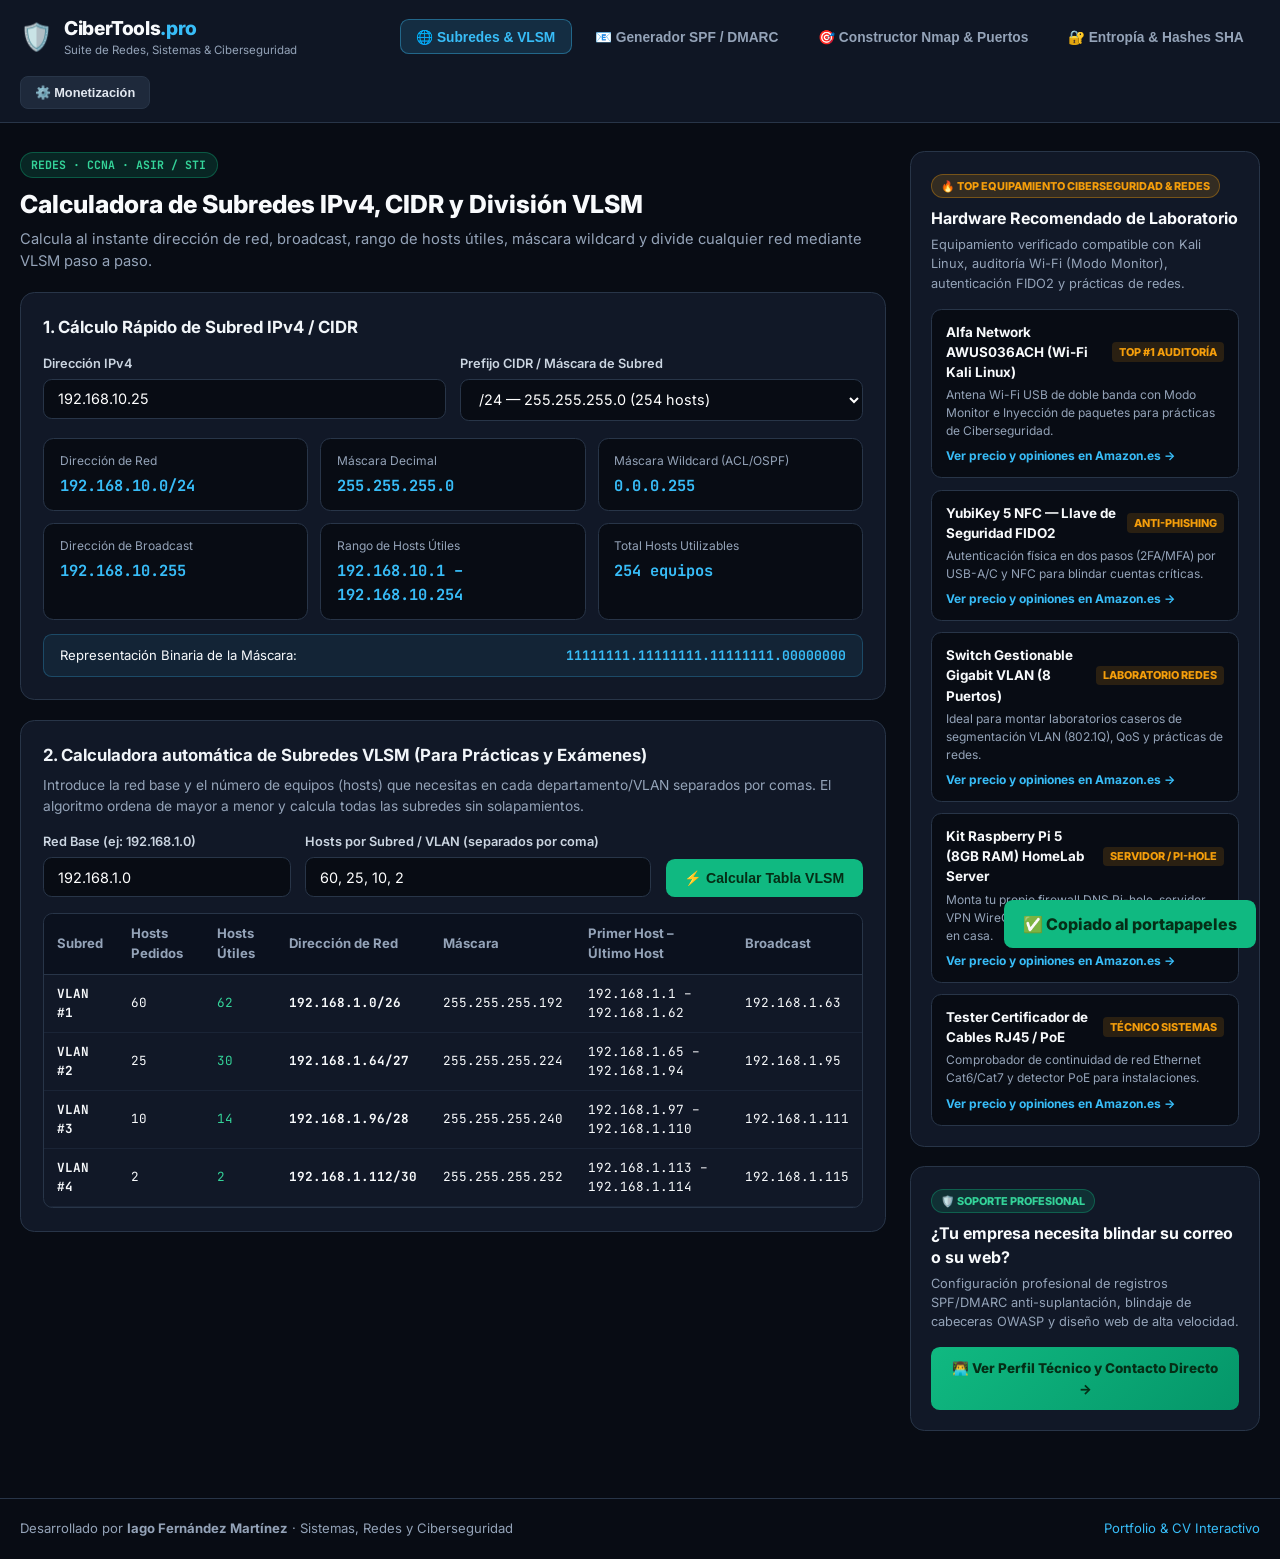
==== index.html @ 97ec83ba "Add files via upload" ====
<!DOCTYPE html>
<html lang="es">
<head>
  <meta charset="UTF-8" />
  <meta name="viewport" content="width=device-width, initial-scale=1.0" />
  <title>CiberTools Pro — Calculadora Subredes VLSM, Generador SPF/DMARC, Nmap & Criptografía</title>
  <meta name="description" content="Suite gratuita de herramientas online de Ciberseguridad, Redes y Administración de Sistemas: Calculadora de Subredes IPv4 y VLSM paso a paso, Generador DNS SPF y DMARC, Constructor de comandos Nmap y Analizador Criptográfico." />
  <meta name="keywords" content="calculadora subredes, calculadora vlsm, cidr ipv4, generador spf dmarc, comandos nmap, ciberseguridad herramientas, asir, redes, puertos tcp udp" />
  <meta property="og:title" content="CiberTools Pro — Suite Gratuita de Redes y Ciberseguridad" />
  <meta property="og:description" content="Calculadora IPv4/VLSM, Generador SPF/DMARC, Constructor Nmap y Analizador de Contraseñas/Hashes para técnicos y estudiantes de Ciberseguridad." />
  <meta property="og:type" content="website" />
  <link rel="preconnect" href="https://fonts.googleapis.com">
  <link rel="preconnect" href="https://fonts.gstatic.com" crossorigin>
  <link href="https://fonts.googleapis.com/css2?family=Inter:wght@400;500;600;700;800&family=JetBrains+Mono:wght@400;500;700&display=swap" rel="stylesheet">
  <link rel="stylesheet" href="styles.css" />
</head>
<body>
  <!-- NAVBAR -->
  <header class="navbar">
    <div class="container nav-inner">
      <div class="logo-wrap">
        <div class="logo-icon">🛡️</div>
        <div>
          <span class="logo-title">CiberTools<span class="accent">.pro</span></span>
          <span class="logo-sub">Suite de Redes, Sistemas &amp; Ciberseguridad</span>
        </div>
      </div>

      <nav class="nav-tabs" role="tablist">
        <button class="nav-tab active" data-tool="subnet">🌐 Subredes &amp; VLSM</button>
        <button class="nav-tab" data-tool="dmarc">📧 Generador SPF / DMARC</button>
        <button class="nav-tab" data-tool="nmap">🎯 Constructor Nmap &amp; Puertos</button>
        <button class="nav-tab" data-tool="crypto">🔐 Entropía &amp; Hashes SHA</button>
      </nav>

      <div class="nav-cta">
        <button id="openAffiliateConfigBtn" class="btn-config" title="Configurar tu ID de Afiliado de Amazon">⚙️ Monetización</button>
      </div>
    </div>
  </header>

  <!-- MODAL PARA QUE IAGO PONGA SU ID DE AMAZON AFILIADOS EN 1 CLIC -->
  <div id="affiliateModal" class="modal hidden">
    <div class="modal-card">
      <div class="modal-header">
        <h3>💰 Panel de Monetización (Amazon Afiliados &amp; Servicios)</h3>
        <button id="closeModalBtn" class="btn-close">✕</button>
      </div>
      <p class="modal-desc">
        Todos los productos recomendados en la web llevan automáticamente tu etiqueta de afiliado de Amazon España (<code>?tag=tu-id-21</code>).
        Cuando cualquier visitante haga clic y compre cualquier producto en Amazon en las siguientes 24h, te llevas la comisión automáticamente.
      </p>
      <div class="form-row">
        <label>Tu ID de Afiliado de Amazon España (ej: <code>iagofm-21</code>)</label>
        <input type="text" id="amazonTagInput" value="iagofm-21" />
        <small>Puedes crear tu cuenta gratis en <a href="https://afiliados.amazon.es/" target="_blank" rel="noopener">afiliados.amazon.es</a> y poner aquí tu ID.</small>
      </div>
      <div class="modal-actions">
        <button id="saveAffiliateBtn" class="btn-primary">💾 Guardar y Actualizar Enlaces</button>
      </div>
    </div>
  </div>

  <!-- CONTENIDO PRINCIPAL -->
  <main class="container main-layout">
    <!-- COLUMNA IZQUIERDA: HERRAMIENTAS INTERACTIVAS -->
    <div class="tools-column">

      <!-- ========================================================
           HERRAMIENTA 1: CALCULADORA DE SUBREDES IPv4 + VLSM
           ======================================================== -->
      <section class="tool-panel active" id="tool-subnet">
        <div class="panel-header">
          <div>
            <span class="tool-badge">REDES · CCNA · ASIR / STI</span>
            <h1>Calculadora de Subredes IPv4, CIDR y División VLSM</h1>
            <p>Calcula al instante dirección de red, broadcast, rango de hosts útiles, máscara wildcard y divide cualquier red mediante VLSM paso a paso.</p>
          </div>
        </div>

        <div class="card">
          <h3>1. Cálculo Rápido de Subred IPv4 / CIDR</h3>
          <div class="grid-2">
            <div class="field">
              <label for="ipInput">Dirección IPv4</label>
              <input type="text" id="ipInput" value="192.168.10.25" placeholder="Ej: 192.168.1.10" />
            </div>
            <div class="field">
              <label for="cidrInput">Prefijo CIDR / Máscara de Subred</label>
              <select id="cidrInput">
                <option value="8">/8 — 255.0.0.0 (16.777.214 hosts)</option>
                <option value="16">/16 — 255.255.0.0 (65.534 hosts)</option>
                <option value="20">/20 — 255.255.240.0 (4.094 hosts)</option>
                <option value="21">/21 — 255.255.248.0 (2.046 hosts)</option>
                <option value="22">/22 — 255.255.252.0 (1.022 hosts)</option>
                <option value="23">/23 — 255.255.254.0 (510 hosts)</option>
                <option value="24" selected>/24 — 255.255.255.0 (254 hosts)</option>
                <option value="25">/25 — 255.255.255.128 (126 hosts)</option>
                <option value="26">/26 — 255.255.255.192 (62 hosts)</option>
                <option value="27">/27 — 255.255.255.224 (30 hosts)</option>
                <option value="28">/28 — 255.255.255.240 (14 hosts)</option>
                <option value="29">/29 — 255.255.255.248 (6 hosts)</option>
                <option value="30">/30 — 255.255.255.252 (2 hosts · Enlace P2P)</option>
              </select>
            </div>
          </div>

          <div class="results-grid" id="subnetResults">
            <div class="res-box">
              <span>Dirección de Red</span>
              <strong id="resNetAddr">192.168.10.0/24</strong>
            </div>
            <div class="res-box">
              <span>Máscara Decimal</span>
              <strong id="resNetMask">255.255.255.0</strong>
            </div>
            <div class="res-box">
              <span>Máscara Wildcard (ACL/OSPF)</span>
              <strong id="resWildcard">0.0.0.255</strong>
            </div>
            <div class="res-box">
              <span>Dirección de Broadcast</span>
              <strong id="resBroadcast">192.168.10.255</strong>
            </div>
            <div class="res-box">
              <span>Rango de Hosts Útiles</span>
              <strong id="resRange">192.168.10.1 – 192.168.10.254</strong>
            </div>
            <div class="res-box">
              <span>Total Hosts Utilizables</span>
              <strong id="resHosts">254 equipos</strong>
            </div>
          </div>

          <div class="binary-box">
            <span>Representación Binaria de la Máscara:</span>
            <code id="resBinary">11111111.11111111.11111111.00000000</code>
          </div>
        </div>

        <!-- CALCULADORA VLSM PASO A PASO -->
        <div class="card">
          <h3>2. Calculadora automática de Subredes VLSM (Para Prácticas y Exámenes)</h3>
          <p class="card-sub">Introduce la red base y el número de equipos (hosts) que necesitas en cada departamento/VLAN separados por comas. El algoritmo ordena de mayor a menor y calcula todas las subredes sin solapamientos.</p>
          <div class="grid-3">
            <div class="field">
              <label for="vlsmBaseIp">Red Base (ej: 192.168.1.0)</label>
              <input type="text" id="vlsmBaseIp" value="192.168.1.0" />
            </div>
            <div class="field">
              <label for="vlsmHosts">Hosts por Subred / VLAN (separados por coma)</label>
              <input type="text" id="vlsmHosts" value="60, 25, 10, 2" placeholder="Ej: 100, 50, 20, 2" />
            </div>
            <div class="field align-end">
              <button type="button" id="calcVlsmBtn" class="btn-primary full-w">⚡ Calcular Tabla VLSM</button>
            </div>
          </div>

          <div class="table-wrap">
            <table class="data-table">
              <thead>
                <tr>
                  <th>Subred</th>
                  <th>Hosts Pedidos</th>
                  <th>Hosts Útiles</th>
                  <th>Dirección de Red</th>
                  <th>Máscara</th>
                  <th>Primer Host – Último Host</th>
                  <th>Broadcast</th>
                </tr>
              </thead>
              <tbody id="vlsmTableBody"></tbody>
            </table>
          </div>
        </div>
      </section>

      <!-- ========================================================
           HERRAMIENTA 2: GENERADOR SPF Y DMARC PARA CORREO SEGURO
           ======================================================== -->
      <section class="tool-panel" id="tool-dmarc">
        <div class="panel-header">
          <div>
            <span class="tool-badge">SEGURIDAD DE CORREO · ANTI-PHISHING</span>
            <h1>Generador Visual de Registros DNS SPF y DMARC</h1>
            <p>Protege cualquier dominio frente a suplantación de identidad (Email Spoofing) y evita que los correos corporativos caigan en la carpeta de SPAM.</p>
          </div>
        </div>

        <div class="card">
          <div class="grid-2">
            <div class="field">
              <label for="dmarcDomain">Dominio de la empresa</label>
              <input type="text" id="dmarcDomain" value="miempresa.es" placeholder="Ej: tallersantiago.es" />
            </div>
            <div class="field">
              <label for="spfProvider">Proveedor de Correo Principal</label>
              <select id="spfProvider">
                <option value="include:_spf.google.com">Google Workspace / Gmail Profesional</option>
                <option value="include:spf.protection.outlook.com">Microsoft 365 / Outlook Corporativo</option>
                <option value="mx a">Servidor de Hosting propio (cPanel / Dinahosting / Ionos)</option>
                <option value="include:_spf.google.com include:servers.mcsv.net">Google Workspace + Mailchimp</option>
              </select>
            </div>
            <div class="field">
              <label for="dmarcPolicy">Política de bloqueo DMARC</label>
              <select id="dmarcPolicy">
                <option value="quarantine" selected>Quarantine (Recomendado · Envía falsificaciones a SPAM)</option>
                <option value="reject">Reject (Máxima seguridad · Bloquea el correo falso)</option>
                <option value="none">None (Modo monitorización · Solo envía alertas)</option>
              </select>
            </div>
            <div class="field">
              <label for="dmarcEmail">Correo para recibir reportes de intentos de ataque (RUA)</label>
              <input type="text" id="dmarcEmail" value="seguridad@miempresa.es" />
            </div>
          </div>

          <div class="output-block">
            <div class="output-header">
              <span>1️⃣ Registro TXT SPF (Pegar en el host <code>@</code> de la Zona DNS)</span>
              <button class="btn-copy" data-copy="spfOutput">📋 Copiar SPF</button>
            </div>
            <code id="spfOutput" class="code-box">v=spf1 include:_spf.google.com ~all</code>
          </div>

          <div class="output-block">
            <div class="output-header">
              <span>2️⃣ Registro TXT DMARC (Pegar en el host <code>_dmarc</code> de la Zona DNS)</span>
              <button class="btn-copy" data-copy="dmarcOutput">📋 Copiar DMARC</button>
            </div>
            <code id="dmarcOutput" class="code-box">v=DMARC1; p=quarantine; rua=mailto:seguridad@miempresa.es; pct=100; adkim=r; aspf=r;</code>
          </div>
        </div>
      </section>

      <!-- ========================================================
           HERRAMIENTA 3: CONSTRUCTOR DE COMANDOS NMAP & PUERTOS
           ======================================================== -->
      <section class="tool-panel" id="tool-nmap">
        <div class="panel-header">
          <div>
            <span class="tool-badge">AUDITORÍA DE RED · PENTESTING ÉTICO</span>
            <h1>Constructor Visual de Escaneos Nmap &amp; Buscador de Puertos</h1>
            <p>Genera el comando exacto de Nmap para tus auditorías de red o laboratorios de Ciberseguridad (Kali Linux / Parrot OS) y consulta los puertos críticos.</p>
          </div>
        </div>

        <div class="card">
          <div class="grid-3">
            <div class="field">
              <label for="nmapTarget">IP, Rango o Dominio Objetivo</label>
              <input type="text" id="nmapTarget" value="192.168.1.0/24" placeholder="Ej: 10.10.10.5 o 192.168.1.0/24" />
            </div>
            <div class="field">
              <label for="nmapScanType">Tipo de Escaneo</label>
              <select id="nmapScanType">
                <option value="-sS" selected>Escaneo Sigiloso SYN (-sS)</option>
                <option value="-sT">Conexión TCP Completa (-sT)</option>
                <option value="-sU">Escaneo de Puertos UDP (-sU)</option>
                <option value="-sn">Descubrimiento de Equipos Vivos / Ping Sweep (-sn)</option>
              </select>
            </div>
            <div class="field">
              <label for="nmapSpeed">Velocidad / Plantilla (-T)</label>
              <select id="nmapSpeed">
                <option value="-T2">Sigiloso / Lento (-T2 · Evita IDS)</option>
                <option value="-T3">Normal (-T3)</option>
                <option value="-T4" selected>Rápido y Recomendado (-T4)</option>
                <option value="-T5">Agresivo / CTF (-T5)</option>
              </select>
            </div>
          </div>

          <div class="checks-row">
            <label class="check-pill"><input type="checkbox" id="nmapSv" checked /> Detectar Versiones de Servicios (<code>-sV</code>)</label>
            <label class="check-pill"><input type="checkbox" id="nmapOs" /> Detectar Sistema Operativo (<code>-O</code>)</label>
            <label class="check-pill"><input type="checkbox" id="nmapSc" checked /> Scripts por Defecto NSE (<code>-sC</code>)</label>
            <label class="check-pill"><input type="checkbox" id="nmapVuln" /> Buscar Vulnerabilidades CVE (<code>--script vuln</code>)</label>
            <label class="check-pill"><input type="checkbox" id="nmapAllPorts" /> Todos los 65.535 puertos (<code>-p-</code>)</label>
            <label class="check-pill"><input type="checkbox" id="nmapPn" /> No hacer Ping previo (<code>-Pn</code>)</label>
          </div>

          <div class="output-block">
            <div class="output-header">
              <span>💻 Comando Nmap listo para ejecutar en terminal:</span>
              <button class="btn-copy" data-copy="nmapOutput">📋 Copiar Comando</button>
            </div>
            <code id="nmapOutput" class="code-box">sudo nmap -sS -T4 -sV -sC 192.168.1.0/24</code>
          </div>
        </div>

        <div class="card">
          <h3>🔎 Buscador Instantáneo de Puertos TCP/UDP y Riesgos</h3>
          <input type="text" id="portSearchInput" placeholder="Busca un puerto o protocolo (ej: 22, 445, SMB, RDP, 3389, DNS, MySQL...)" />
          <div class="table-wrap" style="margin-top: 0.85rem;">
            <table class="data-table">
              <thead>
                <tr>
                  <th>Puerto</th>
                  <th>Protocolo</th>
                  <th>Servicio</th>
                  <th>Notas de Seguridad / Auditoría</th>
                </tr>
              </thead>
              <tbody id="portsTableBody"></tbody>
            </table>
          </div>
        </div>
      </section>

      <!-- ========================================================
           HERRAMIENTA 4: ENTROPÍA DE CONTRASEÑAS & HASHES SHA-256
           ======================================================== -->
      <section class="tool-panel" id="tool-crypto">
        <div class="panel-header">
          <div>
            <span class="tool-badge">CRIPTOGRAFÍA · PRIVACIDAD 100% EN NAVEGADOR</span>
            <h1>Generador de Contraseñas de Alta Entropía &amp; Calculadora SHA-256</h1>
            <p>Calcula cuánto tardaría una tarjeta gráfica de fuerza bruta (Hashcat / RTX 4090) en romper una clave y genera hashes criptográficos sin que el texto salga de tu dispositivo.</p>
          </div>
        </div>

        <div class="card">
          <h3>1. Generador y Analizador de Fuerza Bruta</h3>
          <div class="pass-row">
            <input type="text" id="passInput" value="" placeholder="Escribe o genera una contraseña para medir su resistencia..." />
            <button type="button" id="genPassBtn" class="btn-primary">🎲 Generar Clave Segura (20 car.)</button>
            <button type="button" class="btn-copy" data-copy="passInput">📋 Copiar</button>
          </div>

          <div class="results-grid">
            <div class="res-box">
              <span>Bits de Entropía</span>
              <strong id="resEntropy">-- bits</strong>
            </div>
            <div class="res-box">
              <span>Tiempo estimado ante Fuerza Bruta (GPU)</span>
              <strong id="resCrackTime">--</strong>
            </div>
            <div class="res-box">
              <span>Nivel de Seguridad</span>
              <strong id="resPassGrade">--</strong>
            </div>
          </div>
        </div>

        <div class="card">
          <h3>2. Calculadora Instantánea de Hash SHA-256 / SHA-512 / Base64</h3>
          <div class="field">
            <label for="hashSourceInput">Texto o cadena a codificar</label>
            <input type="text" id="hashSourceInput" value="CiberseguridadSantiago2026" />
          </div>
          <div class="output-block">
            <div class="output-header">
              <span>Hash SHA-256 (Estándar de integridad)</span>
              <button class="btn-copy" data-copy="sha256Output">📋 Copiar SHA-256</button>
            </div>
            <code id="sha256Output" class="code-box">--</code>
          </div>
          <div class="output-block">
            <div class="output-header">
              <span>Codificación Base64</span>
              <button class="btn-copy" data-copy="base64Output">📋 Copiar Base64</button>
            </div>
            <code id="base64Output" class="code-box">--</code>
          </div>
        </div>
      </section>
    </div>

    <!-- COLUMNA DERECHA: SIDEBAR DE MONETIZACIÓN (AFILIADOS AMAZON + SERVICIOS) -->
    <aside class="sidebar">
      <div class="promo-card affiliate-box">
        <div class="promo-badge">🔥 TOP EQUIPAMIENTO CIBERSEGURIDAD &amp; REDES</div>
        <h3>Hardware Recomendado de Laboratorio</h3>
        <p class="promo-sub">Equipamiento verificado compatible con Kali Linux, auditoría Wi-Fi (Modo Monitor), autenticación FIDO2 y prácticas de redes.</p>

        <div class="product-list" id="affiliateProductsList">
          <!-- Se rellena dinámicamente con el tag de Amazon de Iago -->
        </div>
      </div>

      <div class="promo-card service-box">
        <div class="promo-badge emerald">🛡️ SOPORTE PROFESIONAL</div>
        <h3>¿Tu empresa necesita blindar su correo o su web?</h3>
        <p class="promo-sub">Configuración profesional de registros SPF/DMARC anti-suplantación, blindaje de cabeceras OWASP y diseño web de alta velocidad.</p>
        <a href="https://iagofm3.github.io/cv/" target="_blank" rel="noopener" class="btn-service">
          👨‍💻 Ver Perfil Técnico y Contacto Directo →
        </a>
      </div>
    </aside>
  </main>

  <footer class="footer">
    <div class="container footer-inner">
      <span>Desarrollado por <strong>Iago Fernández Martínez</strong> · Sistemas, Redes y Ciberseguridad</span>
      <a href="https://iagofm3.github.io/cv/" target="_blank" rel="noopener">Portfolio &amp; CV Interactivo</a>
    </div>
  </footer>

  <div id="toast" class="toast">✅ Copiado al portapapeles</div>
  <script src="script.js"></script>
</body>
</html>
---- styles.css ----
:root {
  --bg: #080c14;
  --surface: #111827;
  --surface-2: #1e293b;
  --border: #283548;
  --text: #f8fafc;
  --muted: #94a3b8;
  --accent: #38bdf8;
  --primary: #10b981;
  --amber: #f59e0b;
}

* {
  box-sizing: border-box;
  margin: 0;
  padding: 0;
}

body {
  font-family: 'Inter', system-ui, sans-serif;
  background-color: var(--bg);
  color: var(--text);
  line-height: 1.5;
  min-height: 100vh;
  display: flex;
  flex-direction: column;
}

.container {
  max-width: 1320px;
  margin: 0 auto;
  padding: 0 1.25rem;
}

.hidden {
  display: none !important;
}

/* Navbar */
.navbar {
  background: rgba(17, 24, 39, 0.92);
  backdrop-filter: blur(12px);
  border-bottom: 1px solid var(--border);
  position: sticky;
  top: 0;
  z-index: 40;
  padding: 0.85rem 0;
}

.nav-inner {
  display: flex;
  align-items: center;
  justify-content: space-between;
  gap: 1rem;
  flex-wrap: wrap;
}

.logo-wrap {
  display: flex;
  align-items: center;
  gap: 0.7rem;
}

.logo-icon {
  font-size: 1.65rem;
}

.logo-title {
  display: block;
  font-size: 1.2rem;
  font-weight: 800;
  letter-spacing: -0.02em;
}

.logo-title .accent {
  color: var(--accent);
}

.logo-sub {
  display: block;
  font-size: 0.72rem;
  color: var(--muted);
}

.nav-tabs {
  display: flex;
  gap: 0.45rem;
  flex-wrap: wrap;
}

.nav-tab {
  background: transparent;
  color: var(--muted);
  border: 1px solid transparent;
  border-radius: 0.55rem;
  padding: 0.55rem 0.95rem;
  font-size: 0.86rem;
  font-weight: 700;
  cursor: pointer;
  transition: all 0.15s ease;
}

.nav-tab:hover {
  color: #fff;
  background: rgba(255, 255, 255, 0.04);
}

.nav-tab.active {
  background: rgba(56, 189, 248, 0.14);
  color: var(--accent);
  border-color: rgba(56, 189, 248, 0.4);
}

.btn-config {
  background: var(--surface-2);
  color: #e2e8f0;
  border: 1px solid var(--border);
  border-radius: 0.5rem;
  padding: 0.5rem 0.85rem;
  font-size: 0.8rem;
  font-weight: 700;
  cursor: pointer;
}

.btn-config:hover {
  border-color: var(--amber);
  color: var(--amber);
}

/* Main Layout */
.main-layout {
  display: grid;
  grid-template-columns: 1fr 350px;
  gap: 1.5rem;
  margin-top: 1.75rem;
  margin-bottom: 3rem;
  flex: 1;
  align-items: start;
}

@media (max-width: 1024px) {
  .main-layout {
    grid-template-columns: 1fr;
  }
}

.tool-panel {
  display: none;
}

.tool-panel.active {
  display: block;
}

.panel-header {
  margin-bottom: 1.25rem;
}

.tool-badge {
  display: inline-block;
  background: rgba(16, 185, 129, 0.15);
  color: #34d399;
  border: 1px solid rgba(16, 185, 129, 0.35);
  font-family: 'JetBrains Mono', monospace;
  font-size: 0.72rem;
  font-weight: 700;
  padding: 0.2rem 0.65rem;
  border-radius: 99px;
  margin-bottom: 0.5rem;
}

.panel-header h1 {
  font-size: 1.55rem;
  font-weight: 800;
  margin-bottom: 0.3rem;
}

.panel-header p {
  color: var(--muted);
  font-size: 0.92rem;
}

.card {
  background: var(--surface);
  border: 1px solid var(--border);
  border-radius: 0.9rem;
  padding: 1.4rem;
  margin-bottom: 1.25rem;
}

.card h3 {
  font-size: 1.05rem;
  margin-bottom: 0.85rem;
  color: #f1f5f9;
}

.card-sub {
  font-size: 0.86rem;
  color: var(--muted);
  margin-top: -0.45rem;
  margin-bottom: 1rem;
}

.grid-2 {
  display: grid;
  grid-template-columns: 1fr 1fr;
  gap: 0.9rem;
}

.grid-3 {
  display: grid;
  grid-template-columns: 1fr 1.4fr auto;
  gap: 0.9rem;
}

@media (max-width: 720px) {
  .grid-2, .grid-3 {
    grid-template-columns: 1fr;
  }
}

.field label {
  display: block;
  font-size: 0.8rem;
  font-weight: 600;
  color: #cbd5e1;
  margin-bottom: 0.35rem;
}

.field.align-end {
  display: flex;
  align-items: flex-end;
}

input[type="text"], select {
  width: 100%;
  background: #080c14;
  color: #fff;
  border: 1px solid var(--border);
  border-radius: 0.55rem;
  padding: 0.65rem 0.85rem;
  font-size: 0.9rem;
  font-family: 'Inter', sans-serif;
}

input[type="text"]:focus, select:focus {
  outline: 1px solid var(--accent);
}

.btn-primary {
  background: var(--primary);
  color: #052e16;
  border: none;
  border-radius: 0.55rem;
  padding: 0.68rem 1.15rem;
  font-weight: 800;
  font-size: 0.88rem;
  cursor: pointer;
  white-space: nowrap;
}

.btn-primary:hover {
  background: #34d399;
}

.results-grid {
  display: grid;
  grid-template-columns: repeat(3, 1fr);
  gap: 0.75rem;
  margin-top: 1.1rem;
}

@media (max-width: 680px) {
  .results-grid {
    grid-template-columns: 1fr;
  }
}

.res-box {
  background: #080c14;
  border: 1px solid var(--border);
  border-radius: 0.65rem;
  padding: 0.8rem 0.95rem;
}

.res-box span {
  display: block;
  font-size: 0.75rem;
  color: var(--muted);
  margin-bottom: 0.2rem;
}

.res-box strong {
  font-family: 'JetBrains Mono', monospace;
  font-size: 0.96rem;
  color: var(--accent);
}

.binary-box {
  margin-top: 0.9rem;
  background: rgba(56, 189, 248, 0.07);
  border: 1px solid rgba(56, 189, 248, 0.25);
  border-radius: 0.55rem;
  padding: 0.65rem 0.95rem;
  font-size: 0.82rem;
  display: flex;
  align-items: center;
  justify-content: space-between;
  flex-wrap: wrap;
  gap: 0.5rem;
}

.binary-box code {
  font-family: 'JetBrains Mono', monospace;
  color: #38bdf8;
  font-weight: 700;
}

/* Tables */
.table-wrap {
  margin-top: 1rem;
  overflow-x: auto;
  border: 1px solid var(--border);
  border-radius: 0.6rem;
}

.data-table {
  width: 100%;
  border-collapse: collapse;
  font-size: 0.82rem;
  text-align: left;
}

.data-table th {
  background: #0b111e;
  color: var(--muted);
  padding: 0.65rem 0.8rem;
  font-weight: 700;
  border-bottom: 1px solid var(--border);
}

.data-table td {
  padding: 0.6rem 0.8rem;
  border-bottom: 1px solid #1a2436;
  font-family: 'JetBrains Mono', monospace;
  font-size: 0.79rem;
}

/* Output code blocks */
.output-block {
  margin-top: 1rem;
}

.output-header {
  display: flex;
  justify-content: space-between;
  align-items: center;
  margin-bottom: 0.4rem;
  font-size: 0.82rem;
  color: #cbd5e1;
}

.code-box {
  display: block;
  background: #060911;
  border: 1px solid var(--border);
  border-left: 3px solid var(--primary);
  border-radius: 0.5rem;
  padding: 0.85rem 1rem;
  font-family: 'JetBrains Mono', monospace;
  font-size: 0.86rem;
  color: #34d399;
  word-break: break-all;
}

.btn-copy {
  background: var(--surface-2);
  color: var(--accent);
  border: 1px solid rgba(56, 189, 248, 0.35);
  border-radius: 0.4rem;
  padding: 0.3rem 0.7rem;
  font-size: 0.78rem;
  font-weight: 700;
  cursor: pointer;
}

.btn-copy:hover {
  background: var(--accent);
  color: #082f49;
}

.checks-row {
  display: flex;
  flex-wrap: wrap;
  gap: 0.55rem;
  margin-top: 0.95rem;
}

.check-pill {
  background: #080c14;
  border: 1px solid var(--border);
  border-radius: 0.5rem;
  padding: 0.45rem 0.75rem;
  font-size: 0.8rem;
  display: inline-flex;
  align-items: center;
  gap: 0.45rem;
  cursor: pointer;
}

.pass-row {
  display: flex;
  gap: 0.65rem;
  flex-wrap: wrap;
}

.pass-row input {
  flex: 1;
  min-width: 220px;
  font-family: 'JetBrains Mono', monospace;
}

/* Sidebar Monetización */
.promo-card {
  background: var(--surface);
  border: 1px solid var(--border);
  border-radius: 0.9rem;
  padding: 1.25rem;
  margin-bottom: 1.2rem;
}

.promo-badge {
  display: inline-block;
  background: rgba(245, 158, 11, 0.15);
  color: var(--amber);
  border: 1px solid rgba(245, 158, 11, 0.35);
  font-size: 0.68rem;
  font-weight: 800;
  padding: 0.18rem 0.55rem;
  border-radius: 99px;
  margin-bottom: 0.5rem;
}

.promo-badge.emerald {
  background: rgba(16, 185, 129, 0.15);
  color: #34d399;
  border-color: rgba(16, 185, 129, 0.35);
}

.promo-card h3 {
  font-size: 1rem;
  margin-bottom: 0.3rem;
}

.promo-sub {
  font-size: 0.8rem;
  color: var(--muted);
  margin-bottom: 1rem;
}

.product-list {
  display: flex;
  flex-direction: column;
  gap: 0.7rem;
}

.product-item {
  display: flex;
  flex-direction: column;
  gap: 0.25rem;
  background: #080c14;
  border: 1px solid var(--border);
  border-radius: 0.65rem;
  padding: 0.75rem 0.85rem;
  text-decoration: none;
  color: var(--text);
  transition: all 0.16s ease;
}

.product-item:hover {
  border-color: var(--amber);
  transform: translateY(-2px);
}

.prod-top {
  display: flex;
  justify-content: space-between;
  align-items: center;
  gap: 0.5rem;
}

.prod-title {
  font-size: 0.84rem;
  font-weight: 700;
  color: #f8fafc;
}

.prod-tag {
  font-size: 0.68rem;
  font-weight: 800;
  color: var(--amber);
  background: rgba(245, 158, 11, 0.14);
  padding: 0.1rem 0.45rem;
  border-radius: 4px;
  white-space: nowrap;
}

.prod-desc {
  font-size: 0.75rem;
  color: var(--muted);
}

.prod-cta {
  font-size: 0.75rem;
  font-weight: 700;
  color: var(--accent);
  margin-top: 0.2rem;
}

.btn-service {
  display: block;
  text-align: center;
  background: linear-gradient(135deg, #10b981, #059669);
  color: #052e16;
  text-decoration: none;
  font-weight: 800;
  font-size: 0.84rem;
  padding: 0.7rem 1rem;
  border-radius: 0.55rem;
}

/* Modal */
.modal {
  position: fixed;
  inset: 0;
  background: rgba(0, 0, 0, 0.75);
  display: flex;
  align-items: center;
  justify-content: center;
  z-index: 90;
  padding: 1rem;
}

.modal-card {
  background: var(--surface);
  border: 1px solid var(--border);
  border-radius: 0.9rem;
  max-width: 520px;
  width: 100%;
  padding: 1.5rem;
}

.modal-header {
  display: flex;
  justify-content: space-between;
  align-items: center;
  margin-bottom: 0.75rem;
}

.btn-close {
  background: none;
  border: none;
  color: var(--muted);
  font-size: 1.2rem;
  cursor: pointer;
}

.modal-desc {
  font-size: 0.85rem;
  color: var(--muted);
  margin-bottom: 1rem;
}

.form-row {
  margin-bottom: 1.15rem;
}

.form-row label {
  display: block;
  font-size: 0.82rem;
  font-weight: 600;
  margin-bottom: 0.35rem;
}

.form-row small {
  display: block;
  margin-top: 0.35rem;
  font-size: 0.75rem;
  color: var(--muted);
}

.form-row small a {
  color: var(--accent);
}

.footer {
  border-top: 1px solid var(--border);
  padding: 1.25rem 0;
  font-size: 0.82rem;
  color: var(--muted);
}

.footer-inner {
  display: flex;
  justify-content: space-between;
  flex-wrap: wrap;
  gap: 0.5rem;
}

.footer a {
  color: var(--accent);
  text-decoration: none;
}

.toast {
  position: fixed;
  bottom: 1.5rem;
  right: 1.5rem;
  background: var(--primary);
  color: #052e16;
  font-weight: 800;
  padding: 0.75rem 1.2rem;
  border-radius: 0.55rem;
  transform: translateY(150%);
  transition: transform 0.25s ease;
  z-index: 100;
}

.toast.show {
  transform: translateY(0);
}
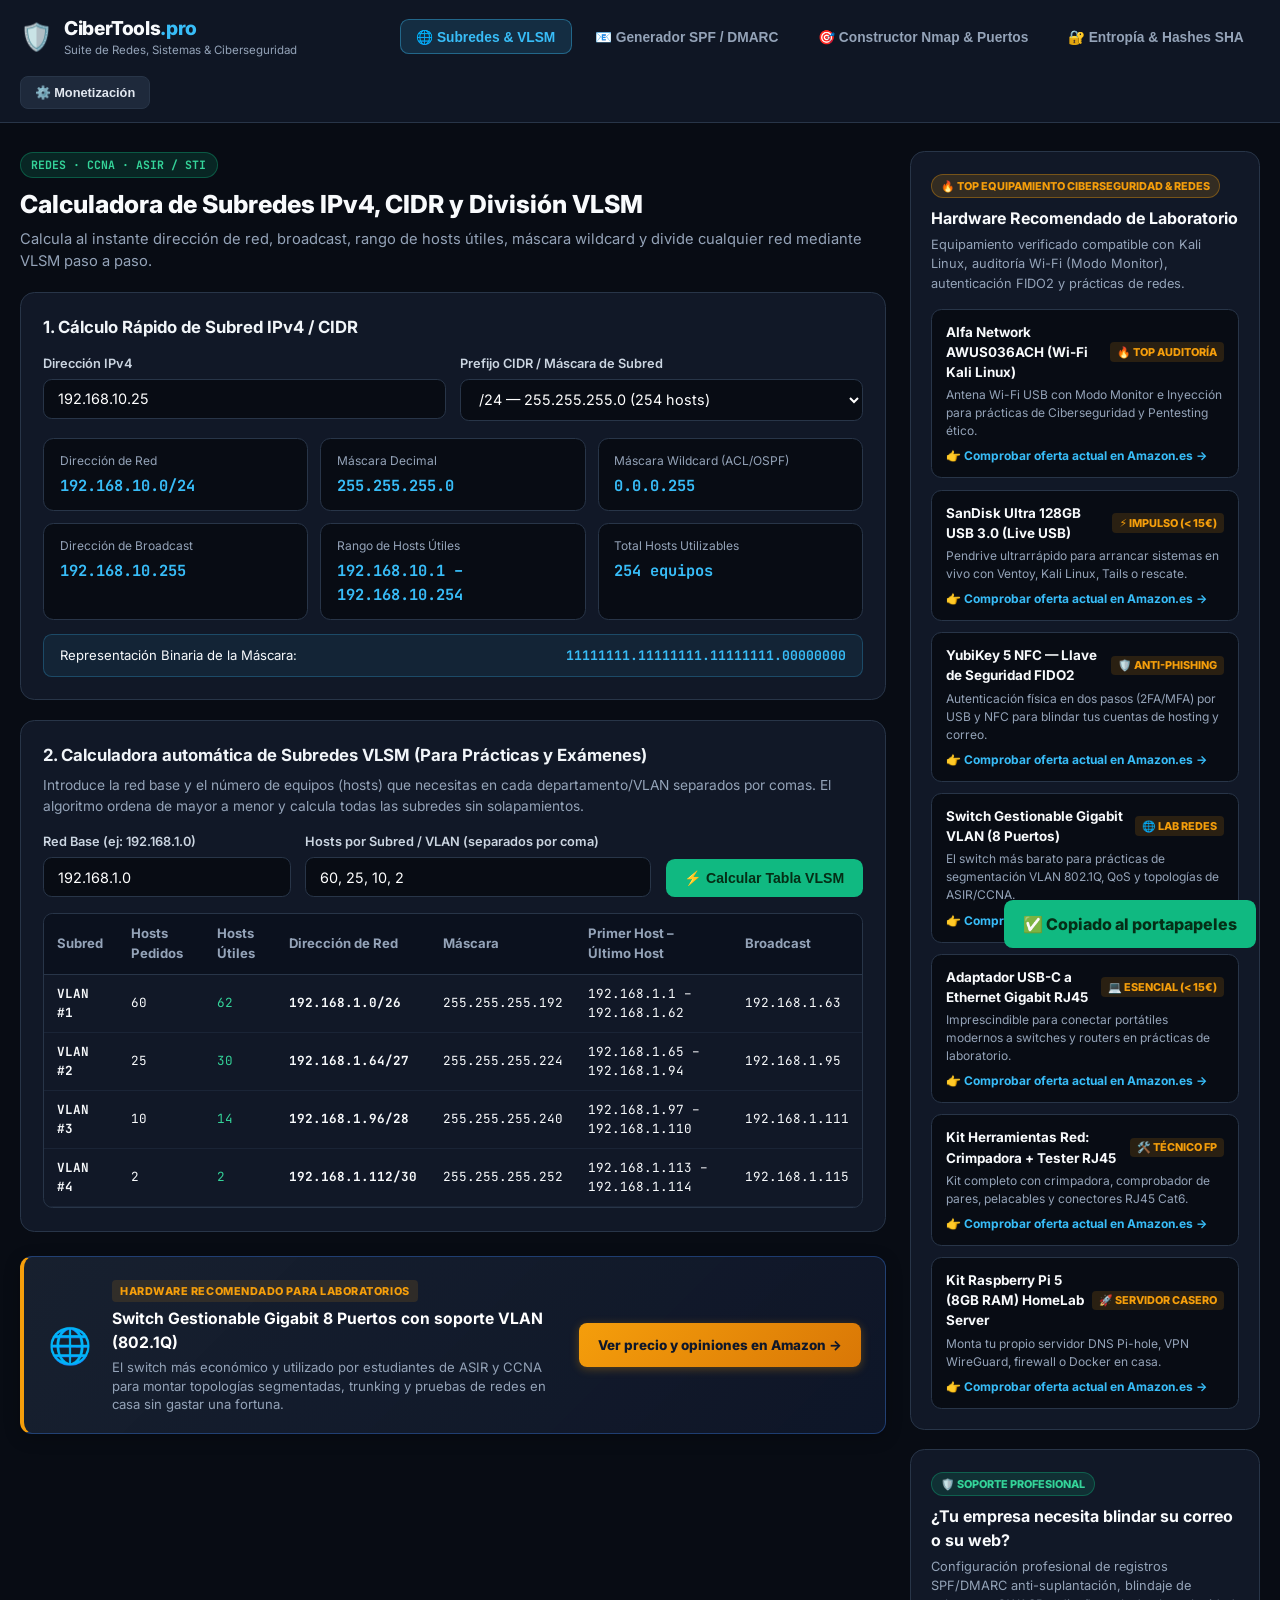
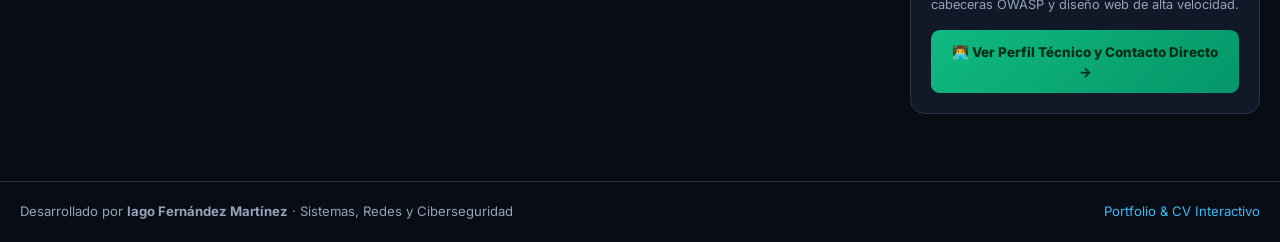
==== commit 72ba3ec5: "Add files via upload" ====
--- a/index.html
+++ b/index.html
@@ -9,6 +9,7 @@
   <meta property="og:title" content="CiberTools Pro — Suite Gratuita de Redes y Ciberseguridad" />
   <meta property="og:description" content="Calculadora IPv4/VLSM, Generador SPF/DMARC, Constructor Nmap y Analizador de Contraseñas/Hashes para técnicos y estudiantes de Ciberseguridad." />
   <meta property="og:type" content="website" />
+  <meta name="google-site-verification" content="y1HjRJbgF0p4YWgFkoDf9gY_lLuYOf2wmtlyjcYymJY" />
   <link rel="preconnect" href="https://fonts.googleapis.com">
   <link rel="preconnect" href="https://fonts.gstatic.com" crossorigin>
   <link href="https://fonts.googleapis.com/css2?family=Inter:wght@400;500;600;700;800&family=JetBrains+Mono:wght@400;500;700&display=swap" rel="stylesheet">
@@ -173,6 +174,19 @@
             </table>
           </div>
         </div>
+
+        <!-- RECOMENDACIÓN CONTEXTUAL DE HARDWARE -->
+        <div class="in-tool-recommendation">
+          <div class="rec-icon">🌐</div>
+          <div class="rec-content">
+            <span class="rec-badge">HARDWARE RECOMENDADO PARA LABORATORIOS</span>
+            <h4>Switch Gestionable Gigabit 8 Puertos con soporte VLAN (802.1Q)</h4>
+            <p>El switch más económico y utilizado por estudiantes de ASIR y CCNA para montar topologías segmentadas, trunking y pruebas de redes en casa sin gastar una fortuna.</p>
+          </div>
+          <a href="https://www.amazon.es/s?k=Switch+Gestionable+Gigabit+VLAN+TP-Link+Netgear&tag=iagofm-21" target="_blank" rel="noopener noreferrer" class="rec-btn dynamic-amazon-link" data-query="Switch+Gestionable+Gigabit+VLAN+TP-Link+Netgear">
+            Ver precio y opiniones en Amazon →
+          </a>
+        </div>
       </section>
 
       <!-- ========================================================
@@ -231,6 +245,19 @@
             </div>
             <code id="dmarcOutput" class="code-box">v=DMARC1; p=quarantine; rua=mailto:seguridad@miempresa.es; pct=100; adkim=r; aspf=r;</code>
           </div>
+        </div>
+
+        <!-- RECOMENDACIÓN CONTEXTUAL DE SEGURIDAD -->
+        <div class="in-tool-recommendation">
+          <div class="rec-icon">🔑</div>
+          <div class="rec-content">
+            <span class="rec-badge">BLINDAJE CONTRA PHISHING Y ROBO DE CUENTAS</span>
+            <h4>YubiKey 5 NFC — Llave de Seguridad Física FIDO2 / WebAuthn</h4>
+            <p>La máxima protección de autenticación física en dos pasos por USB y móvil para evitar que atacantes accedan a tus paneles de hosting, correos o cuentas críticas.</p>
+          </div>
+          <a href="https://www.amazon.es/s?k=Yubico+YubiKey+5+NFC&tag=iagofm-21" target="_blank" rel="noopener noreferrer" class="rec-btn dynamic-amazon-link" data-query="Yubico+YubiKey+5+NFC">
+            Ver oferta y opiniones en Amazon →
+          </a>
         </div>
       </section>
 
@@ -307,6 +334,19 @@
             </table>
           </div>
         </div>
+
+        <!-- RECOMENDACIÓN CONTEXTUAL DE AUDITORÍA WI-FI -->
+        <div class="in-tool-recommendation">
+          <div class="rec-icon">📡</div>
+          <div class="rec-content">
+            <span class="rec-badge">HARDWARE ESTÁNDAR EN AUDITORÍA Y PENTESTING</span>
+            <h4>Antena Wi-Fi USB Alfa Network (Modo Monitor e Inyección Kali Linux)</h4>
+            <p>El adaptador de red inalámbrico imprescindible con soporte oficial de drivers para escanear redes, capturar handshakes y prácticas de ciberseguridad.</p>
+          </div>
+          <a href="https://www.amazon.es/s?k=Alfa+Network+AWUS036ACH+Kali+Linux&tag=iagofm-21" target="_blank" rel="noopener noreferrer" class="rec-btn dynamic-amazon-link" data-query="Alfa+Network+AWUS036ACH+Kali+Linux">
+            Comprobar oferta y opiniones en Amazon →
+          </a>
+        </div>
       </section>
 
       <!-- ========================================================
@@ -366,6 +406,19 @@
             <code id="base64Output" class="code-box">--</code>
           </div>
         </div>
+
+        <!-- RECOMENDACIÓN CONTEXTUAL DE PENDRIVE / LIVE BOOT -->
+        <div class="in-tool-recommendation">
+          <div class="rec-icon">⚡</div>
+          <div class="rec-content">
+            <span class="rec-badge">TOP ACCESORIO ECONÓMICO (&lt; 15€)</span>
+            <h4>SanDisk Ultra 128GB USB 3.0 (Para Live USB Kali Linux / Ventoy / Tails)</h4>
+            <p>La memoria USB de alta velocidad más vendida para crear sistemas de rescate, laboratorios portátiles y herramientas forenses de arranque rápido.</p>
+          </div>
+          <a href="https://www.amazon.es/s?k=SanDisk+Ultra+128GB+USB+3.0&tag=iagofm-21" target="_blank" rel="noopener noreferrer" class="rec-btn dynamic-amazon-link" data-query="SanDisk+Ultra+128GB+USB+3.0">
+            Ver oferta en Amazon (Menos de 15€) →
+          </a>
+        </div>
       </section>
     </div>
 
--- a/styles.css
+++ b/styles.css
@@ -629,3 +629,88 @@
 .toast.show {
   transform: translateY(0);
 }
+
+/* ==========================================================
+   RECOMENDACIONES CONTEXTUALES DE ALTA CONVERSIÓN (AMAZON)
+   ========================================================== */
+.in-tool-recommendation {
+  display: flex;
+  align-items: center;
+  justify-content: space-between;
+  gap: 1.25rem;
+  background: linear-gradient(135deg, rgba(30, 41, 59, 0.7) 0%, rgba(15, 23, 42, 0.9) 100%);
+  border: 1px solid rgba(59, 130, 246, 0.35);
+  border-left: 4px solid var(--amber);
+  border-radius: 0.75rem;
+  padding: 1.25rem 1.5rem;
+  margin-top: 1.5rem;
+  box-shadow: 0 4px 16px rgba(0, 0, 0, 0.25);
+}
+
+.in-tool-recommendation .rec-icon {
+  font-size: 2.2rem;
+  flex-shrink: 0;
+}
+
+.in-tool-recommendation .rec-content {
+  flex: 1;
+}
+
+.in-tool-recommendation .rec-badge {
+  display: inline-block;
+  font-size: 0.68rem;
+  font-weight: 800;
+  letter-spacing: 0.05em;
+  color: var(--amber);
+  background: rgba(245, 158, 11, 0.12);
+  padding: 0.15rem 0.5rem;
+  border-radius: 4px;
+  margin-bottom: 0.35rem;
+}
+
+.in-tool-recommendation h4 {
+  font-size: 0.98rem;
+  font-weight: 700;
+  color: #fff;
+  margin: 0 0 0.25rem 0;
+}
+
+.in-tool-recommendation p {
+  font-size: 0.82rem;
+  color: var(--muted);
+  margin: 0;
+  line-height: 1.4;
+}
+
+.in-tool-recommendation .rec-btn {
+  display: inline-flex;
+  align-items: center;
+  background: linear-gradient(135deg, #f59e0b 0%, #d97706 100%);
+  color: #0f172a;
+  font-weight: 800;
+  font-size: 0.84rem;
+  padding: 0.75rem 1.2rem;
+  border-radius: 0.5rem;
+  text-decoration: none;
+  white-space: nowrap;
+  flex-shrink: 0;
+  box-shadow: 0 2px 10px rgba(245, 158, 11, 0.3);
+  transition: all 0.18s ease;
+}
+
+.in-tool-recommendation .rec-btn:hover {
+  transform: translateY(-2px);
+  background: linear-gradient(135deg, #fbbf24 0%, #f59e0b 100%);
+  box-shadow: 0 4px 16px rgba(245, 158, 11, 0.5);
+}
+
+@media (max-width: 768px) {
+  .in-tool-recommendation {
+    flex-direction: column;
+    align-items: flex-start;
+  }
+  .in-tool-recommendation .rec-btn {
+    width: 100%;
+    justify-content: center;
+  }
+}
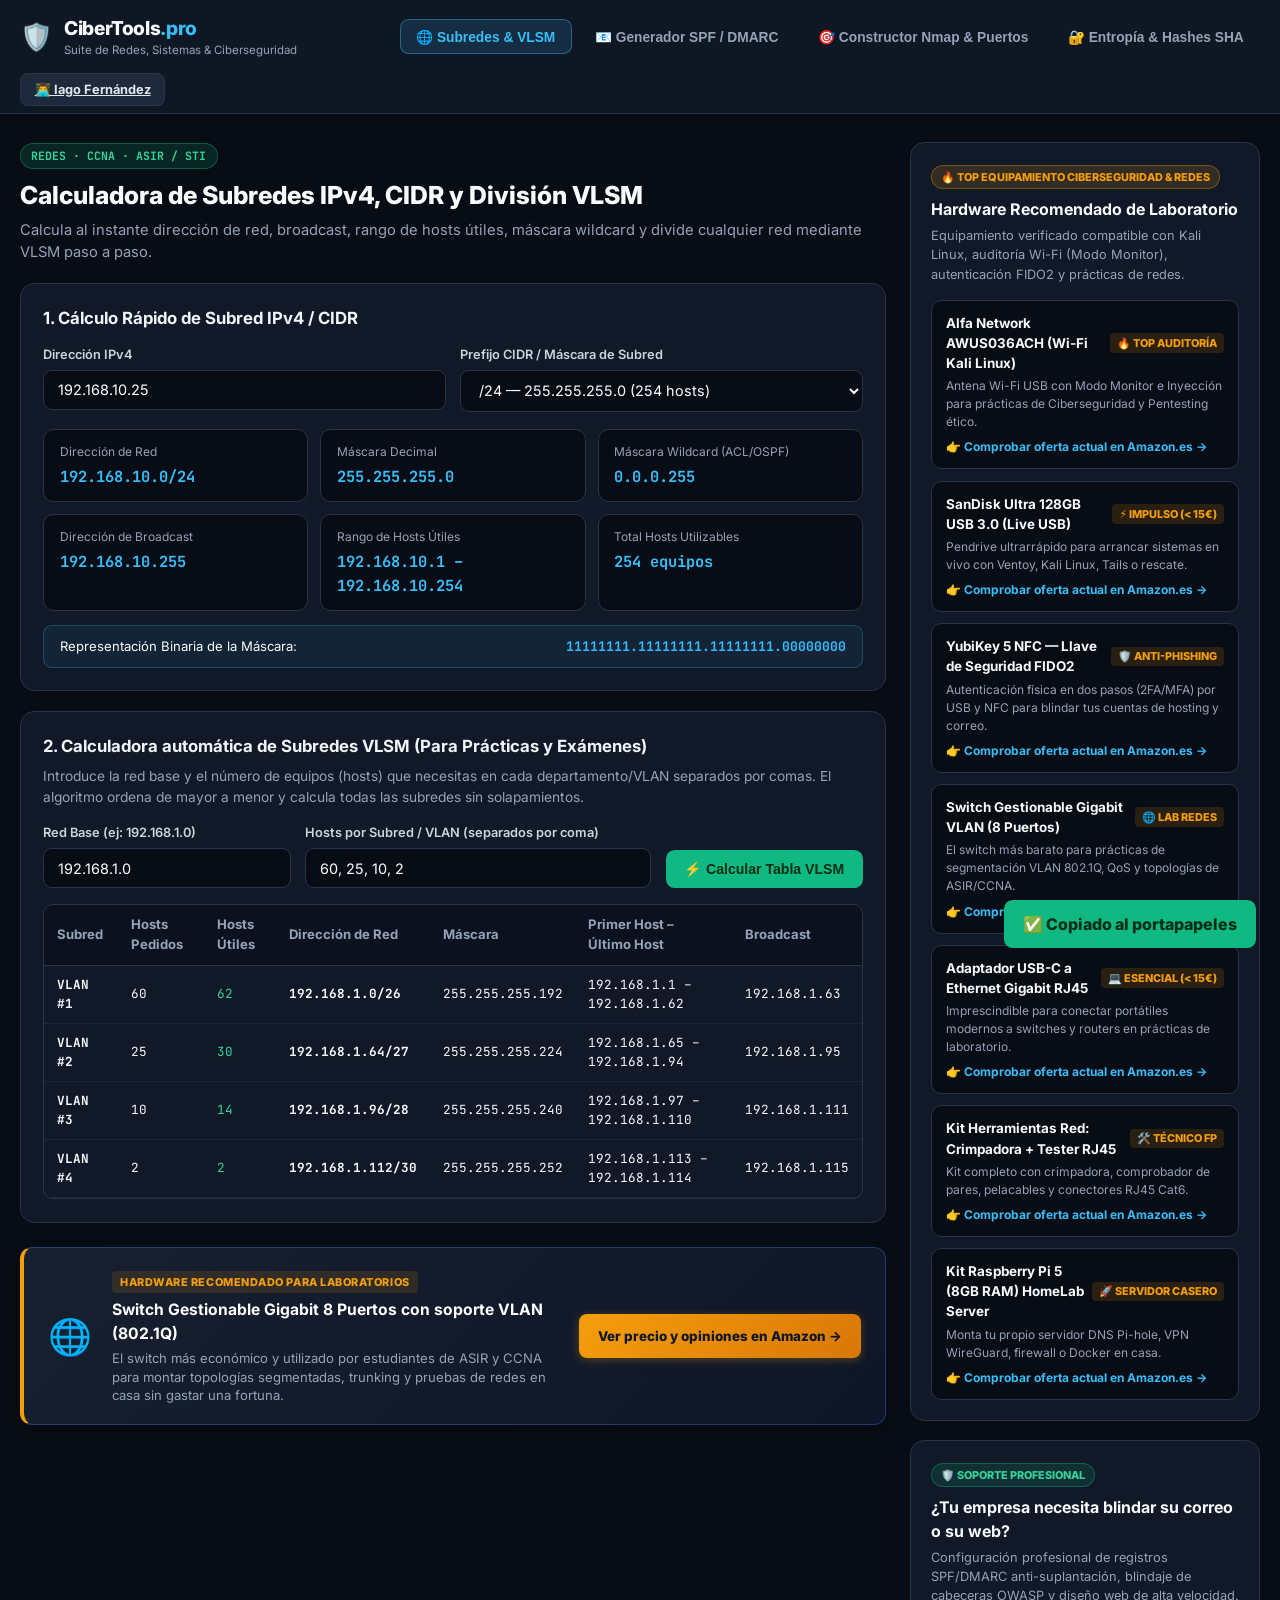
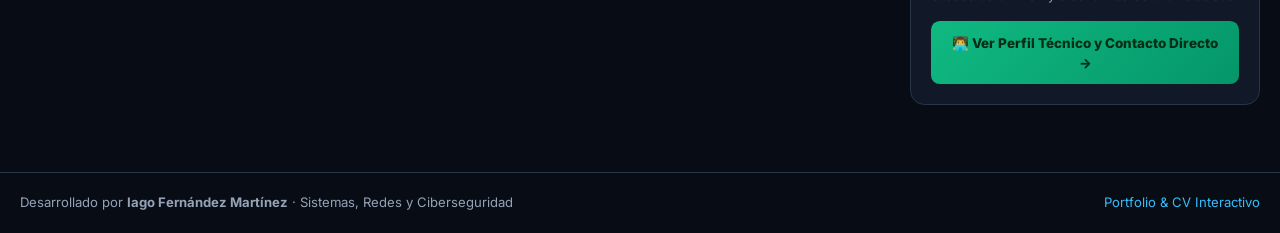
==== commit 7d701ec7: "Add files via upload" ====
--- a/index.html
+++ b/index.html
@@ -35,32 +35,10 @@
       </nav>
 
       <div class="nav-cta">
-        <button id="openAffiliateConfigBtn" class="btn-config" title="Configurar tu ID de Afiliado de Amazon">⚙️ Monetización</button>
+        <a href="https://iagofm3.github.io/cv/" target="_blank" rel="noopener noreferrer" class="btn-config" title="Perfil y Portfolio de Iago Fernández">👨‍💻 Iago Fernández</a>
       </div>
     </div>
   </header>
-
-  <!-- MODAL PARA QUE IAGO PONGA SU ID DE AMAZON AFILIADOS EN 1 CLIC -->
-  <div id="affiliateModal" class="modal hidden">
-    <div class="modal-card">
-      <div class="modal-header">
-        <h3>💰 Panel de Monetización (Amazon Afiliados &amp; Servicios)</h3>
-        <button id="closeModalBtn" class="btn-close">✕</button>
-      </div>
-      <p class="modal-desc">
-        Todos los productos recomendados en la web llevan automáticamente tu etiqueta de afiliado de Amazon España (<code>?tag=tu-id-21</code>).
-        Cuando cualquier visitante haga clic y compre cualquier producto en Amazon en las siguientes 24h, te llevas la comisión automáticamente.
-      </p>
-      <div class="form-row">
-        <label>Tu ID de Afiliado de Amazon España (ej: <code>iagofm-21</code>)</label>
-        <input type="text" id="amazonTagInput" value="iagofm-21" />
-        <small>Puedes crear tu cuenta gratis en <a href="https://afiliados.amazon.es/" target="_blank" rel="noopener">afiliados.amazon.es</a> y poner aquí tu ID.</small>
-      </div>
-      <div class="modal-actions">
-        <button id="saveAffiliateBtn" class="btn-primary">💾 Guardar y Actualizar Enlaces</button>
-      </div>
-    </div>
-  </div>
 
   <!-- CONTENIDO PRINCIPAL -->
   <main class="container main-layout">
